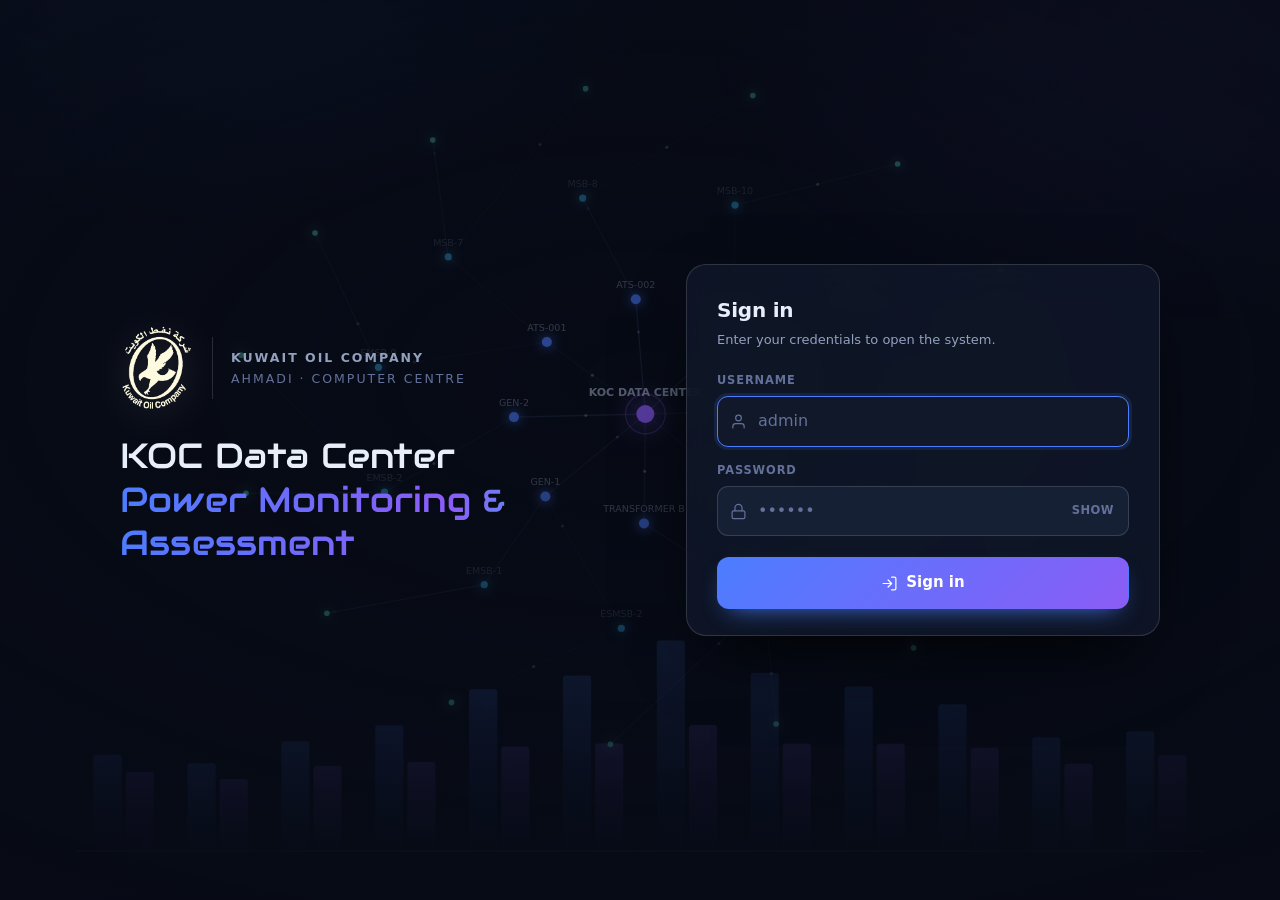
==== additional-load.html @ 0321c449 "Build the sheet URL into the app, so every PC connects Other PCs still opened on "not connected to t" ====
<!DOCTYPE html>
<html lang="en" data-theme="dark">
<head>
<meta charset="utf-8">
<meta name="viewport" content="width=device-width, initial-scale=1, viewport-fit=cover, maximum-scale=5">
<meta name="mobile-web-app-capable" content="yes">
<meta name="apple-mobile-web-app-capable" content="yes">
<title>Additional Load Study — KOC Data Center</title>
<meta name="apple-mobile-web-app-title" content="Load Study">
<link rel="icon" href="favicon.png" type="image/png">
<link rel="apple-touch-icon" href="apple-touch-icon.png">
<link rel="stylesheet" href="assets/css/theme.css?v=86dce53a">
<script src="assets/js/auth.js?v=86dce53a"></script>
<script>KOCAuth.require();</script>
<style>
.verdict { border-radius: 14px; padding: 16px 18px; margin-bottom: 16px;
           border: 1px solid var(--border-strong); background: var(--surface-2); }
.verdict.ok  { background: var(--good-soft); border-color: rgba(52,211,153,.4); }
.verdict.warn{ background: var(--warn-soft); border-color: rgba(251,191,36,.4); }
.verdict.bad { background: var(--bad-soft);  border-color: rgba(248,113,113,.45); }
.verdict-title { font-size: 19px; font-weight: 680; }
.verdict.ok .verdict-title  { color: var(--good); }
.verdict.warn .verdict-title{ color: var(--warn); }
.verdict.bad .verdict-title { color: var(--bad); }
.verdict-sub { font-size: 13px; color: var(--text-dim); margin-top: 4px; line-height: 1.55; }

.rule { border: 1px solid var(--border); border-left-width: 3px; border-radius: 12px;
        padding: 14px 16px; margin-bottom: 12px; background: var(--surface-2); }
.rule.pass { border-left-color: var(--good); }
.rule.fail { border-left-color: var(--bad); }
.rule.unknown, .rule.watch { border-left-color: var(--warn); }
.rule.na { border-left-color: var(--border-strong); opacity: .72; }

.rule-head { display: flex; align-items: center; gap: 10px; flex-wrap: wrap; }
.rule-id { font: 650 11.5px/1 ui-monospace, Consolas, monospace; color: var(--text-faint);
           border: 1px solid var(--border); border-radius: 5px; padding: 3px 6px; }
.rule-title { font-weight: 620; font-size: 14.5px; }
.chip { margin-left: auto; font-size: 11.5px; font-weight: 600; border-radius: 999px;
        padding: 3px 10px; border: 1px solid var(--border); }
.chip.ok  { background: var(--good-soft); color: var(--good); border-color: rgba(52,211,153,.35); }
.chip.bad { background: var(--bad-soft);  color: var(--bad);  border-color: rgba(248,113,113,.35); }
.chip.warn{ background: var(--warn-soft); color: var(--warn); border-color: rgba(251,191,36,.35); }
.chip.muted{ color: var(--text-faint); }

.rule-rule { font-size: 12.8px; color: var(--text-dim); margin-top: 8px; }
.rule-clause { font-size: 11.5px; color: var(--text-faint); margin-top: 3px;
               font-family: ui-monospace, Consolas, monospace; }
.rule-detail { font-size: 13px; margin: 10px 0 0; line-height: 1.55; }
.rule-note { font-size: 11.8px; color: var(--text-faint); margin: 8px 0 0; line-height: 1.55;
             border-top: 1px dashed var(--border); padding-top: 8px; }

.figs { display: grid; grid-template-columns: repeat(auto-fit, minmax(250px, 1fr));
        gap: 4px 20px; margin-top: 10px; }
.fig { display: flex; justify-content: space-between; gap: 12px; font-size: 12.8px;
       border-bottom: 1px dashed var(--border); padding: 4px 0; }
.fig span { color: var(--text-faint); }
.fig b { font-variant-numeric: tabular-nums; text-align: right; }

.ftable { display: flex; flex-direction: column; gap: 3px; margin-top: 10px; }
.frow { display: grid; grid-template-columns: minmax(120px,1.1fr) 112px minmax(120px,1.15fr) 78px 78px 92px 66px 84px;
        gap: 10px; align-items: center; padding: 7px 10px; border-radius: 8px;
        font-size: 12.6px; background: var(--surface); }
.frow.fhead { background: transparent; font-size: 10.4px; letter-spacing: .1em;
              text-transform: uppercase; color: var(--text-faint); }
.frow.fail { background: var(--bad-soft); }
.frow.watch { background: var(--warn-soft); }
.fname { font-weight: 560; }
.fmuted { color: var(--text-faint); }
.fpct { font-variant-numeric: tabular-nums; font-weight: 600; }
.fstate { font-size: 11.3px; color: var(--text-faint); }
.frow.fail .fstate { color: var(--bad); }

.narow { display: grid; grid-template-columns: minmax(230px,1fr) 2fr; gap: 12px;
         padding: 8px 10px; font-size: 12.6px; border-bottom: 1px dashed var(--border); }

.cover-banner { border-radius: 12px; padding: 13px 16px; font-size: 13px; line-height: 1.55;
                border: 1px solid var(--border-strong); background: var(--surface-2); }
.cover-banner.good { background: var(--good-soft); border-color: rgba(52,211,153,.4); }
.cover-banner.partial { background: var(--warn-soft); border-color: rgba(251,191,36,.4); }
.cover-banner.thin, .cover-banner.none { background: var(--bad-soft); border-color: rgba(248,113,113,.45); }
.cover-banner b { display: block; font-size: 14.5px; margin-bottom: 4px; }
.cover-banner.good b { color: var(--good); }
.cover-banner.partial b { color: var(--warn); }
.cover-banner.thin b, .cover-banner.none b { color: var(--bad); }

.hrow { display: grid; grid-template-columns: minmax(150px,1.3fr) repeat(5, 80px) 110px;
        gap: 10px; align-items: center; padding: 6px 10px; border-radius: 8px;
        font-size: 12.5px; background: var(--surface-2); margin-bottom: 3px; }
.hrow.hhead { background: transparent; font-size: 10.4px; letter-spacing: .1em;
              text-transform: uppercase; color: var(--text-faint); }
.hnum { font-variant-numeric: tabular-nums; text-align: right; }
.hmax { font-weight: 650; }

@media (max-width: 1000px) { .hrow { grid-template-columns: 1fr 1fr 1fr; } .hrow.hhead { display:none; } }

.scope-row { display: grid; grid-template-columns: 26px minmax(150px,1fr) 2.2fr; gap: 10px;
             align-items: start; padding: 8px 12px; border-radius: 9px;
             background: var(--surface-2); margin-bottom: 4px; font-size: 12.8px; }
.scope-row .mark { font-weight: 700; text-align: center; }
.scope-row.yes .mark { color: var(--good); }
.scope-row.no  .mark { color: var(--text-faint); }
.scope-row.no  { opacity: .78; }
.scope-row b { font-weight: 620; }
.scope-row span.why { color: var(--text-dim); line-height: 1.5; }
.scope-head { font-size: 10.4px; letter-spacing: .1em; text-transform: uppercase;
              color: var(--text-faint); margin: 12px 0 6px; }
.scope-head:first-child { margin-top: 0; }

.form-grid { display: grid; grid-template-columns: repeat(auto-fit, minmax(180px, 1fr)); gap: 14px; }

@media (max-width: 900px) {
    .frow { grid-template-columns: 1fr 1fr; }
    .frow.fhead { display: none; }
    .narow { grid-template-columns: 1fr; gap: 3px; }
}
</style>
</head>
<body>

<div class="app">
    <aside class="sidebar">
        <a class="brand" href="index.html" title="Project home">
            <div class="brand-badge">DC</div>
            <div>
                <div class="brand-name">KOC Data Center</div>
                <div class="brand-sub">Electrical records</div>
            </div>
        </a>

        <div>
            <div class="nav-label">Readings</div>
            <nav class="nav">
                <a href="load-reading.html">
                    <svg class="i" viewBox="0 0 24 24"><path d="M3 12h4l3 8 4-16 3 8h4"/></svg>
                    Load Reading
                </a>
                <a href="single-line.html">
                    <svg class="i" viewBox="0 0 24 24"><path d="M4 4v6h16V4M4 14v6h16v-6M12 10v4"/></svg>
                    Single Line Diagram
                </a>
            </nav>
        </div>

        <div>
            <div class="nav-label">Analysis</div>
            <nav class="nav">
                <a href="assessment.html">
                    <svg class="i" viewBox="0 0 24 24"><path d="M4 19V5m0 14h16M8 15l3-4 3 3 5-7"/></svg>
                    Power System Assessment
                </a>
                <a href="additional-load.html" class="active">
                    <svg class="i" viewBox="0 0 24 24"><path d="M12 5v14M5 12h14"/></svg>
                    Additional Load Study
                </a>
            </nav>
        </div>

        <div class="nav-ref">
            <div class="nav-label">Reference</div>
            <nav class="nav">
                <a href="index.html">
                    <svg class="i" viewBox="0 0 24 24"><path d="M3 5h18v14H3z"/><path d="M3 9h18"/></svg>
                    Project home
                </a>
            </nav>
        </div>

        <div class="side-foot">
            <button id="signOut" class="side-signout" type="button">
                <svg class="i" viewBox="0 0 24 24"><path d="M9 21H5a2 2 0 0 1-2-2V5a2 2 0 0 1 2-2h4M16 17l5-5-5-5M21 12H9"/></svg>
                <span>Sign out <em id="whoAmI"></em></span>
            </button>
            <div class="side-card">
                Judged against the KOC criteria and the currents recorded for the
                selected date. Every verdict cites its clause.
            </div>
        </div>
    </aside>

    <main class="main">
        <div class="wrap">

            <div class="topbar">
                <div><h1 class="page-title">Additional Load Study</h1></div>
                <div class="topbar-actions">
                    <button id="themeBtn" class="icon-btn" type="button" aria-label="Switch theme">
                        <svg class="i ico-sun" viewBox="0 0 24 24"><circle cx="12" cy="12" r="4"/><path d="M12 2v2M12 20v2M4.9 4.9l1.4 1.4M17.7 17.7l1.4 1.4M2 12h2M20 12h2M4.9 19.1l1.4-1.4M17.7 6.3l1.4-1.4"/></svg><svg class="i ico-moon" viewBox="0 0 24 24"><path d="M21 12.8A9 9 0 1 1 11.2 3a7 7 0 0 0 9.8 9.8z"/></svg>
                    </button>
                </div>
            </div>

            <section class="section">
                <div class="section-head">
                    <h2>The proposed load</h2>
                    <span class="spacer"></span>
                    <label for="basis" style="margin:0">Assess against</label>
                    <select id="basis" style="width:auto">
                        <option value="today">A single day's reading</option>
                        <option value="1">Last 1 year — worst recorded</option>
                        <option value="2">Last 2 years — worst recorded</option>
                        <option value="3">Last 3 years — worst recorded</option>
                        <option value="4">Last 4 years — worst recorded</option>
                        <option value="5">Last 5 years — worst recorded</option>
                    </select>
                    <label for="date" id="dateLabel" style="margin:0">on</label>
                    <input type="date" id="date" style="width:auto">
                    <button id="refresh" class="btn-sm" type="button">
                        <svg class="i" viewBox="0 0 24 24"><path d="M21 12a9 9 0 1 1-3-6.7M21 4v5h-5"/></svg>
                        <span>Refresh</span>
                    </button>
                </div>
                <div class="field-note" id="status"></div>

                <div class="form-grid" style="margin-top:12px">
                    <div>
                        <label for="size">Size</label>
                        <input type="number" id="size" inputmode="decimal" step="0.1" min="0" value="10">
                    </div>
                    <div>
                        <label for="unit">Unit</label>
                        <select id="unit">
                            <option value="kw" selected>kW</option>
                            <option value="kva">kVA</option>
                            <option value="a">A</option>
                        </select>
                    </div>
                    <div>
                        <label for="pf">Power factor</label>
                        <input type="number" id="pf" inputmode="decimal" step="0.01" min="0.1" max="1" value="0.9">
                    </div>
                    <div>
                        <label for="loadType">Load type</label>
                        <select id="loadType">
                            <option value="continuous" selected>Continuous — 100 %</option>
                            <option value="intermittent">Intermittent — 30 %</option>
                            <option value="standby">Standby — 10 %</option>
                        </select>
                    </div>
                    <div>
                        <label for="category">Category</label>
                        <select id="category">
                            <option value="critical" selected>Critical</option>
                            <option value="essential">Essential</option>
                            <option value="non-essential">Non-essential</option>
                        </select>
                    </div>
                    <div>
                        <label for="phases">Connection</label>
                        <select id="phases">
                            <option value="3" selected>Three phase</option>
                            <option value="1">Single phase</option>
                        </select>
                    </div>
                    <div style="grid-column:1/-1">
                        <label for="point">Connection point</label>
                        <select id="point"></select>
                    </div>
                </div>

                <div class="figs" id="summary" style="margin-top:14px"></div>
            </section>

            <section class="section" id="coverSection">
                <div class="section-head">
                    <h2>Historical data coverage</h2>
                    <span class="hint">what the period actually holds</span>
                </div>
                <div id="coverage"></div>
                <div id="histTable"></div>
            </section>

            <section class="section">
                <div class="section-head"><h2>Verdict</h2></div>
                <div class="verdict" id="verdict"></div>
                <div id="scopeNote"></div>
                <div id="results"></div>
            </section>

            <section class="section">
                <div class="section-head">
                    <h2>Scope of this assessment</h2>
                    <span class="hint">what the data supported, and what it did not</span>
                </div>
                <div id="assessedList"></div>
            </section>

            <!-- "Outstanding before connection" removed 2026-09-09, to be added back
                 after further study. renderOutstanding() in additional-load.js is intact
                 and no-ops while #outstanding is absent, so restoring this block is all
                 that is needed:

            <section class="section">
                <div class="section-head">
                    <h2>Outstanding before connection</h2>
                    <span class="hint">not testable from current readings</span>
                </div>
                <p class="rule-detail" style="margin-top:0">
                    A clean accept is not available from recorded currents alone. These need inputs
                    the reading sheet does not hold, and each is named with the clause that judges
                    it. Even where every rule above passes, the verdict is
                    <b>Accept subject to</b> until these are closed.
                </p>
                <div id="outstanding"></div>
            </section>
            -->

        </div>
    </main>
</div>

<script src="assets/js/config.js?v=86dce53a"></script>
<script src="assets/js/koc-criteria.js?v=86dce53a"></script>
<script src="assets/js/system-model.js?v=86dce53a"></script>
<script src="assets/js/additional-load.js?v=86dce53a"></script>
<script src="assets/js/auth-ui.js?v=86dce53a"></script>
</body>
</html>
---- assets/css/theme.css ----
/* =============================================================
   Audiowide - self hosted

   Served from assets/fonts rather than fonts.googleapis.com, so the
   title still sets correctly on a network that blocks Google. 21 kB for
   both subsets, and the unicode-range means a page of plain English
   fetches only the 14 kB latin file.

   SIL Open Font License 1.1. The licence travels with the font, in
   assets/fonts/Audiowide-OFL.txt - it must stay there if these files
   are copied anywhere else.
   ============================================================= */

@font-face {
    font-family: 'Audiowide';
    font-style: normal;
    font-weight: 400;
    font-display: swap;
    src: url('../fonts/audiowide-latin.woff2') format('woff2');
    unicode-range: U+0000-00FF, U+0131, U+0152-0153, U+02BB-02BC, U+02C6, U+02DA,
                   U+02DC, U+0304, U+0308, U+0329, U+2000-206F, U+20AC, U+2122,
                   U+2191, U+2193, U+2212, U+2215, U+FEFF, U+FFFD;
}
@font-face {
    font-family: 'Audiowide';
    font-style: normal;
    font-weight: 400;
    font-display: swap;
    src: url('../fonts/audiowide-latin-ext.woff2') format('woff2');
    unicode-range: U+0100-02BA, U+02BD-02C5, U+02C7-02CC, U+02CE-02D7, U+02DD-02FF,
                   U+0304, U+0308, U+0329, U+1D00-1DBF, U+1E00-1E9F, U+1EF2-1EFF,
                   U+2020, U+20A0-20AB, U+20AD-20C0, U+2113, U+2C60-2C7F, U+A720-A7FF;
}

/* =============================================================
   KOC Data Center - shared theme
   Design tokens follow the existing KOC pages so the two sit
   together visually, but this project is self-contained: nothing
   here is loaded from the Substation web app.
   ============================================================= */

:root {
    color-scheme: dark;
    --bg:            #070b16;
    --bg-elev:       #0d1424;
    --surface:       #101829;
    --surface-2:     #162034;
    --surface-3:     #1c2842;
    --border:        rgba(255,255,255,.08);
    --border-strong: rgba(255,255,255,.14);
    --text:          #e9eefb;
    --text-dim:      #93a1bf;
    --text-faint:    #63719a;
    --accent:        #4c7dff;
    --accent-2:      #8b5cf6;
    --accent-soft:   rgba(76,125,255,.14);
    --good:          #34d399;   --good-soft: rgba(52,211,153,.14);
    --warn:          #fbbf24;   --warn-soft: rgba(251,191,36,.14);
    --bad:           #f87171;   --bad-soft:  rgba(248,113,113,.14);
    --feed-a:        #4c7dff;
    --feed-b:        #8b5cf6;
    --shadow:        0 18px 40px -18px rgba(0,0,0,.85);
    --radius:        18px;
    --sidebar-w:     252px;
}

html[data-theme="light"] {
    color-scheme: light;
    --bg:            #f4f6fc;
    --bg-elev:       #ffffff;
    --surface:       #ffffff;
    --surface-2:     #f7f9ff;
    --surface-3:     #eef2fd;
    --border:        rgba(16,24,41,.10);
    --border-strong: rgba(16,24,41,.18);
    --text:          #101829;
    --text-dim:      #4c5980;
    --text-faint:    #7b87a8;
    --accent-soft:   rgba(76,125,255,.12);
    --good-soft:     rgba(16,150,105,.13);
    --warn-soft:     rgba(190,130,10,.14);
    --bad-soft:      rgba(200,50,50,.12);
    --shadow:        0 18px 40px -22px rgba(16,24,41,.30);
}

* { box-sizing: border-box; }

/* Author display rules below (buttons, banners, flex rows) override the
   browser's own [hidden] rule, so restate it with priority. Without this,
   el.hidden = true silently does nothing. */
[hidden] { display: none !important; }

html, body { height: 100%; }

html {
    -webkit-text-size-adjust: 100%;
    text-size-adjust: 100%;
}

body {
    margin: 0;
    background: var(--bg);
    color: var(--text);
    font: 15px/1.55 -apple-system, BlinkMacSystemFont, "Segoe UI", system-ui, Roboto, Arial, sans-serif;
    -webkit-font-smoothing: antialiased;
    -webkit-tap-highlight-color: transparent;
    overscroll-behavior-y: contain;
}

body::before {
    content: "";
    position: fixed;
    inset: 0;
    pointer-events: none;
    z-index: 0;
    background:
        radial-gradient(900px 500px at 12% -8%,  rgba(76,125,255,.16), transparent 60%),
        radial-gradient(760px 460px at 92% 4%,   rgba(139,92,246,.13), transparent 62%);
}

/* ---------- shell ---------- */

.app { position: relative; z-index: 1; display: flex; min-height: 100vh; }

.sidebar {
    width: var(--sidebar-w);
    flex: 0 0 var(--sidebar-w);
    background: var(--bg-elev);
    border-right: 1px solid var(--border);
    padding: 20px 16px;
    display: flex;
    flex-direction: column;
    gap: 22px;
    position: sticky;
    top: 0;
    height: 100vh;
    overflow-y: auto;
}

.brand { display: flex; align-items: center; gap: 11px; }

.brand-badge {
    width: 38px; height: 38px;
    flex: 0 0 38px;
    border-radius: 11px;
    display: grid; place-items: center;
    background: linear-gradient(135deg, var(--accent), var(--accent-2));
    color: #fff; font-weight: 700; font-size: 13px;
    letter-spacing: .5px;
    box-shadow: 0 8px 18px -8px rgba(76,125,255,.9);
}

.brand-name { font-weight: 650; font-size: 14.5px; line-height: 1.2; }
.brand-sub  { font-size: 11.5px; color: var(--text-faint); }

.nav-label {
    font-size: 10.5px;
    letter-spacing: .13em;
    text-transform: uppercase;
    color: var(--text-faint);
    margin: 0 0 8px 6px;
}

.nav { display: flex; flex-direction: column; gap: 3px; }

.nav a {
    display: flex; align-items: center; gap: 10px;
    padding: 9px 11px;
    border-radius: 11px;
    color: var(--text-dim);
    text-decoration: none;
    font-size: 13.6px;
    border: 1px solid transparent;
    transition: background .15s, color .15s, border-color .15s;
}

.nav a:hover { background: var(--surface-2); color: var(--text); }

.nav a.active {
    background: var(--accent-soft);
    color: var(--text);
    border-color: rgba(76,125,255,.30);
    font-weight: 560;
}

.nav a.soon { opacity: .48; cursor: default; }
.nav a.soon:hover { background: transparent; color: var(--text-dim); }

.nav .tag {
    margin-left: auto;
    font-size: 9.5px;
    letter-spacing: .06em;
    text-transform: uppercase;
    color: var(--text-faint);
    border: 1px solid var(--border);
    border-radius: 999px;
    padding: 1px 6px;
}

svg.i {
    width: 17px; height: 17px; flex: 0 0 17px;
    stroke: currentColor; fill: none;
    stroke-width: 1.7; stroke-linecap: round; stroke-linejoin: round;
}

.side-foot { margin-top: auto; }

.side-card {
    background: var(--surface);
    border: 1px solid var(--border);
    border-radius: 13px;
    padding: 11px 12px;
    font-size: 11.6px;
    color: var(--text-faint);
    line-height: 1.5;
}

.side-card b { color: var(--text-dim); font-weight: 600; }

/* ---------- docked sidebar ----------
   Collapses to an icon rail, which gives a wide drawing back about 200px
   of screen. Navigation stays reachable, so nothing is lost. */

.app.nav-docked .sidebar { width: 58px; flex: 0 0 58px; padding: 18px 8px; }
.app.nav-docked .brand-badge { margin: 0 auto; }
.app.nav-docked .brand > div:last-child,
.app.nav-docked .nav-label,
.app.nav-docked .side-foot,
.app.nav-docked .nav .tag,
.app.nav-docked .nav a > span:not(.tag) { display: none; }
.app.nav-docked .nav a { justify-content: center; padding: 10px 0; }
.app.nav-docked .nav a svg.i { margin: 0; }

/* the label text sits as a bare text node, so hide it by size instead */
.app.nav-docked .nav a { font-size: 0; gap: 0; }
.app.nav-docked .nav a svg.i { font-size: 14px; }

.dock-btn svg.i { transition: transform .18s; }
.app.nav-docked .dock-btn svg.i { transform: rotate(180deg); }

@media (max-width: 860px) {
    .app.nav-docked .sidebar { width: 100%; flex: none; padding: 12px 14px; }
    .app.nav-docked .nav a { font-size: 13px; }
    .dock-btn { display: none; }
}

/* ---------- main ---------- */

.main { flex: 1; min-width: 0; }

.wrap { max-width: 1080px; margin: 0 auto; padding: 26px 30px 80px; }

.topbar {
    display: flex; align-items: flex-start; gap: 18px;
    flex-wrap: wrap;
    margin-bottom: 24px;
}

.page-title { margin: 0; font-size: 25px; font-weight: 660; letter-spacing: -.01em; }
.page-sub   { margin: 5px 0 0; color: var(--text-dim); font-size: 13.6px; max-width: 62ch; }

.topbar-actions { margin-left: auto; display: flex; gap: 9px; align-items: center; }

/* ---------- controls ---------- */

button, .btn {
    font: inherit;
    cursor: pointer;
    border-radius: 11px;
    border: 1px solid var(--border-strong);
    background: var(--surface-2);
    color: var(--text);
    padding: 9px 15px;
    display: inline-flex; align-items: center; gap: 8px;
    transition: background .15s, border-color .15s, transform .08s, opacity .15s;
}

button:hover, .btn:hover { background: var(--surface-3); }
button:active, .btn:active { transform: translateY(1px); }
button:disabled { opacity: .5; cursor: not-allowed; transform: none; }

.btn-primary {
    background: linear-gradient(135deg, var(--accent), var(--accent-2));
    border-color: transparent;
    color: #fff;
    font-weight: 580;
    box-shadow: 0 10px 24px -12px rgba(76,125,255,.95);
}

.btn-primary:hover { background: linear-gradient(135deg, #5b88ff, #9668f7); }

.icon-btn { padding: 9px; border-radius: 10px; }

.btn-sm { padding: 6px 11px; font-size: 12.6px; border-radius: 9px; }

input, select, textarea {
    font: inherit;
    color: var(--text);
    background: var(--surface-2);
    border: 1px solid var(--border-strong);
    border-radius: 10px;
    padding: 8px 11px;
    width: 100%;
    transition: border-color .15s, box-shadow .15s, background .15s;
}

input:focus, select:focus, textarea:focus {
    outline: none;
    border-color: var(--accent);
    box-shadow: 0 0 0 3px var(--accent-soft);
    background: var(--surface);
}

input::placeholder { color: var(--text-faint); }

input[type="number"] { -moz-appearance: textfield; }
input[type="number"]::-webkit-outer-spin-button,
input[type="number"]::-webkit-inner-spin-button { -webkit-appearance: none; margin: 0; }

label { display: block; font-size: 12px; color: var(--text-dim); margin-bottom: 5px; }

/* ---------- section ---------- */

.section {
    background: var(--surface);
    border: 1px solid var(--border);
    border-radius: var(--radius);
    box-shadow: var(--shadow);
    padding: 20px 22px;
    margin-bottom: 20px;
}

.section-head {
    display: flex; align-items: center; gap: 11px;
    margin: 0 0 16px;
    flex-wrap: wrap;
}

.section-head h2 { margin: 0; font-size: 15.5px; font-weight: 620; letter-spacing: .005em; }
.section-head .hint { font-size: 12.4px; color: var(--text-faint); }
.section-head .spacer { margin-left: auto; }

.grid { display: grid; gap: 14px; }
.grid-3 { grid-template-columns: repeat(3, 1fr); }
.grid-4 { grid-template-columns: repeat(4, 1fr); }

/* ---------- reading rows ---------- */

.rowset { display: flex; flex-direction: column; gap: 7px; }

.rowhead, .row {
    display: grid;
    grid-template-columns: minmax(168px, 1.2fr) 82px 82px 82px 116px 190px;
    gap: 10px;
    align-items: center;
}

.rowhead {
    padding: 0 12px 6px;
    font-size: 10.6px;
    letter-spacing: .12em;
    text-transform: uppercase;
    color: var(--text-faint);
    position: sticky;
    top: 0;
    background: var(--surface);
    z-index: 2;
    border-bottom: 1px solid var(--border);
    margin-bottom: 4px;
}

.rowhead .num { text-align: center; }
.row .cell-r, .row .cell-y, .row .cell-b { text-align: center; }

.row {
    background: var(--surface-2);
    border: 1px solid var(--border);
    border-radius: 12px;
    padding: 8px 12px;
    transition: border-color .15s, background .15s;
}

.row:focus-within { border-color: rgba(76,125,255,.42); background: var(--surface-3); }

.row.filled { border-color: rgba(52,211,153,.22); }

.row-name { font-size: 13.4px; font-weight: 540; line-height: 1.25; }
.row-meta { font-size: 11px; color: var(--text-faint); margin-top: 1px; }

.row input { text-align: center; padding: 7px 6px; }

/* phase tinting so R / Y / B are unmistakable in the field */
.row input.p-r { border-bottom: 2px solid rgba(248,113,113,.55); }
.row input.p-y { border-bottom: 2px solid rgba(251,191,36,.55); }
.row input.p-b { border-bottom: 2px solid rgba(76,125,255,.55); }

.rowhead .h-r { color: var(--bad); }
.rowhead .h-y { color: var(--warn); }
.rowhead .h-b { color: var(--accent); }

/* a way marked SPARE on the panel - shown so it can still be recorded if
   something is connected later, but faded so a reading round skips it */
.row.is-spare { opacity: .42; }
.row.is-spare:hover, .row.is-spare:focus-within { opacity: 1; }

/* ---------- phase wiring ---------- */

.phase-tag {
    font-size: 10.4px;
    letter-spacing: .04em;
    padding: 1px 7px;
    border-radius: 999px;
    border: 1px solid var(--border);
    background: var(--surface-3);
    color: var(--text-faint);
    white-space: nowrap;
}

.phase-tag.phase-3 { color: var(--text-dim); }
.phase-tag.phase-R { color: var(--bad);    border-color: rgba(248,113,113,.28); }
.phase-tag.phase-Y { color: var(--warn);   border-color: rgba(251,191,36,.28); }
.phase-tag.phase-B { color: var(--accent); border-color: rgba(76,125,255,.28); }


.row-meta { display: flex; align-items: center; gap: 8px; flex-wrap: wrap; }

.cell-r.phase-off, .cell-y.phase-off, .cell-b.phase-off {
    display: flex;
    align-items: center;
    justify-content: center;
}

.phase-off input { display: none; }

.phase-off::after {
    content: "\2014";
    color: var(--text-faint);
    opacity: .4;
    font-size: 13px;
}

/* ---------- derived readout ---------- */

.calc {
    display: flex; gap: 6px; align-items: center; justify-content: flex-end;
    font-size: 11.4px;
}

.pill {
    border-radius: 999px;
    padding: 2px 8px;
    border: 1px solid var(--border);
    background: var(--surface-3);
    color: var(--text-faint);
    white-space: nowrap;
    font-variant-numeric: tabular-nums;
}

.pill.ok   { background: var(--good-soft); border-color: rgba(52,211,153,.3);  color: var(--good); }
.pill.warn { background: var(--warn-soft); border-color: rgba(251,191,36,.3);  color: var(--warn); }
.pill.bad  { background: var(--bad-soft);  border-color: rgba(248,113,113,.3); color: var(--bad); }

/* ---------- PDU panels ---------- */

.pdu {
    border: 1px solid var(--border);
    border-radius: 14px;
    background: var(--surface-2);
    margin-bottom: 10px;
    overflow: hidden;
}

.pdu-head {
    display: flex; align-items: center; gap: 11px;
    padding: 10px 15px;
}

.pdu-toggle {
    display: flex; align-items: center; gap: 11px;
    flex: 1;
    min-width: 0;
    background: transparent;
    border: 0;
    border-radius: 9px;
    padding: 6px 8px;
    margin: 0 -8px;
    text-align: left;
    user-select: none;
}

.pdu-toggle:hover { background: var(--surface-3); }

.pdu-submit { flex: 0 0 auto; white-space: nowrap; }

.pdu-name { font-weight: 600; font-size: 14px; }

.feed-dot { width: 9px; height: 9px; border-radius: 50%; flex: 0 0 9px; }
.feed-A .feed-dot { background: var(--feed-a); box-shadow: 0 0 0 3px rgba(76,125,255,.18); }
.feed-B .feed-dot { background: var(--feed-b); box-shadow: 0 0 0 3px rgba(139,92,246,.18); }

.pdu-meta { font-size: 11.6px; color: var(--text-faint); white-space: nowrap; }
.pdu-progress { flex: 0 0 auto; }

.chev { transition: transform .18s; transform-origin: center; transform-box: fill-box; }
.pdu.open .chev { transform: rotate(90deg); }

.pdu-body { display: none; padding: 4px 15px 15px; }
.pdu.open .pdu-body { display: block; }

.pdu-body .rowhead, .pdu-body .row {
    grid-template-columns: minmax(138px, 1fr) 76px 76px 76px 108px 182px;
}

.pdu-body .rowhead { background: var(--surface-2); }

.endpoint-row {
    display: flex;
    gap: 8px;
    margin-top: 10px;
    flex-wrap: wrap;
}

.endpoint-row input {
    flex: 1 1 260px;
    min-width: 0;
    font-size: 12.5px;
    font-family: ui-monospace, "Cascadia Mono", Consolas, monospace;
}

.endpoint-row button { flex: 0 0 auto; }

#connState { display: block; margin-bottom: 6px; word-break: break-all; }
#connChange { margin-top: 2px; }

/* ---------- status ---------- */

.status {
    position: fixed;
    left: 50%;
    bottom: 22px;
    transform: translateX(-50%);
    z-index: 60;
    display: flex; align-items: center; gap: 9px;
    font-size: 13.2px;
    padding: 12px 16px;
    border-radius: 12px;
    border: 1px solid var(--border-strong);
    background: var(--surface-2);
    color: var(--text-dim);
    max-width: min(560px, calc(100vw - 32px));
    box-shadow: 0 20px 44px -16px rgba(0,0,0,.75);
    animation: toast-in .18s ease-out;
}

html[data-theme="light"] .status { box-shadow: 0 20px 44px -20px rgba(16,24,41,.45); }

@keyframes toast-in {
    from { opacity: 0; transform: translate(-50%, 10px); }
    to   { opacity: 1; transform: translate(-50%, 0); }
}

.status.ok   { background: #0f2a22; border-color: rgba(52,211,153,.45);  color: var(--good); }
.status.err  { background: #2a1418; border-color: rgba(248,113,113,.45); color: #ffb3b3; }
.status.busy { background: var(--surface-3); border-color: rgba(76,125,255,.45); color: var(--text); }
/* Amber, not red: the page still works, but what is on screen has not been
   confirmed against the sheet. That is its own severity. */
.status.warn { background: #2a2413; border-color: rgba(251,191,36,.45); color: #ffe0a3; }

html[data-theme="light"] .status.ok  { background: #e8f8f1; color: #0b7a55; }
html[data-theme="light"] .status.err { background: #fdecec; color: #a32020; }
html[data-theme="light"] .status.warn { background: #fdf5e3; color: #8a5a00; }

.status-close {
    margin-left: 4px;
    padding: 2px 6px;
    border: 0;
    background: transparent;
    color: inherit;
    opacity: .65;
    font-size: 15px;
    line-height: 1;
    border-radius: 6px;
}

.status-close:hover { background: rgba(255,255,255,.12); opacity: 1; }
.status:empty { display: none; }

.spinner {
    width: 14px; height: 14px; flex: 0 0 14px;
    border-radius: 50%;
    border: 2px solid rgba(255,255,255,.25);
    border-top-color: var(--accent);
    animation: spin .7s linear infinite;
}

@keyframes spin { to { transform: rotate(360deg); } }

/* a required field that blocked a submit */
.flash {
    animation: flash-field 1.5s ease-out;
}

@keyframes flash-field {
    0%, 100% { box-shadow: 0 0 0 0 rgba(248,113,113,0); border-color: var(--border-strong); }
    15%, 65% { box-shadow: 0 0 0 3px rgba(248,113,113,.28); border-color: var(--bad); }
}

/* ---------- summary strip ---------- */

.strip { display: grid; grid-template-columns: repeat(4, 1fr); gap: 12px; margin-bottom: 20px; }

.stat {
    background: var(--surface);
    border: 1px solid var(--border);
    border-radius: 14px;
    padding: 13px 15px;
}

.stat-k { font-size: 10.6px; letter-spacing: .12em; text-transform: uppercase; color: var(--text-faint); }
.stat-v { font-size: 22px; font-weight: 640; margin-top: 3px; font-variant-numeric: tabular-nums; }
.stat-s { font-size: 11.4px; color: var(--text-faint); }

/* ---------- misc ---------- */

.banner {
    display: flex; gap: 11px; align-items: flex-start;
    border-radius: 13px;
    padding: 12px 15px;
    font-size: 13px;
    line-height: 1.5;
    margin-bottom: 20px;
    background: var(--warn-soft);
    border: 1px solid rgba(251,191,36,.30);
    color: var(--text);
}

.banner svg.i { stroke: var(--warn); margin-top: 2px; }
.banner code { background: rgba(0,0,0,.28); padding: 1px 5px; border-radius: 5px; font-size: 12px; }

html[data-theme="light"] .banner code { background: rgba(16,24,41,.08); }

.footnote { font-size: 11.8px; color: var(--text-faint); margin-top: 12px; line-height: 1.55; }

.sticky-bar {
    position: sticky;
    bottom: 0;
    background: linear-gradient(to top, var(--bg) 72%, transparent);
    padding: 16px 0 10px;
    display: flex;
    gap: 10px;
    align-items: center;
    flex-wrap: wrap;
    z-index: 5;
}

.sticky-bar .spacer { margin-left: auto; }

/* ---------- per-row action and recorded state ---------- */

.cell-a {
    display: flex;
    align-items: center;
    justify-content: flex-end;
    gap: 6px;
    min-width: 0;
    overflow: hidden;
}

.row-submit { width: 100%; justify-content: center; }

.btn-xs {
    padding: 3px 8px;
    font-size: 11.4px;
    border-radius: 8px;
    background: transparent;
    border-color: var(--border);
    color: var(--text-faint);
}

.btn-xs:hover { background: var(--surface-3); color: var(--text); }

.rowstate {
    font-size: 11.6px;
    font-weight: 560;
    white-space: nowrap;
    flex: 0 1 auto;
    min-width: 0;
    overflow: hidden;
    text-overflow: ellipsis;
    border-radius: 999px;
    padding: 3px 10px;
    border: 1px solid var(--border);
    background: var(--surface-3);
    color: var(--text-faint);
}

.rowstate.ok  { background: var(--good-soft); border-color: rgba(52,211,153,.35); color: var(--good); }
.rowstate.dup { background: var(--warn-soft); border-color: rgba(251,191,36,.35); color: var(--warn); }
.rowstate.err { background: var(--bad-soft);  border-color: rgba(248,113,113,.35); color: var(--bad); }

/* a recorded row is settled - quieten it so the outstanding ones stand out */
.row.locked {
    background: transparent;
    border-color: var(--border);
}

.row.locked .row-name { color: var(--text-dim); font-weight: 500; }

.row.locked input {
    background: transparent;
    border-color: transparent;
    border-bottom-color: var(--border);
    color: var(--text-dim);
    cursor: default;
}

.row.locked input:focus { box-shadow: none; border-color: transparent; }

.row.sending { opacity: .65; }
.row.row-error { border-color: rgba(248,113,113,.42); }

.field-note {
    font-size: 11.4px;
    color: var(--text-faint);
    margin-top: 5px;
    display: flex;
    align-items: center;
    gap: 6px;
    min-height: 17px;
}

.field-note .spinner { width: 11px; height: 11px; flex: 0 0 11px; border-width: 1.6px; }

/* ---------- responsive ---------- */

@media (max-width: 1000px) {
    .strip { grid-template-columns: repeat(2, 1fr); }
    .grid-4 { grid-template-columns: repeat(2, 1fr); }
}

/* The six-column row has hard minimum widths. Below roughly 1120px the
   sidebar plus those minimums no longer fit, so the row stacks well before
   the sidebar does. */
@media (max-width: 1120px) {
    .rowhead { display: none; }
    .row, .pdu-body .row {
        grid-template-columns: 1fr 1fr 1fr;
        grid-template-areas: "n n n" "r y b" "c c a";
        gap: 8px 10px;
    }
    .row .cell-n { grid-area: n; }
    .row .cell-r { grid-area: r; }
    .row .cell-y { grid-area: y; }
    .row .cell-b { grid-area: b; }
    .row .cell-c { grid-area: c; }
    .row .cell-a { grid-area: a; }
    .calc { justify-content: flex-start; }
    .cell-a { justify-content: flex-end; }
    .row-submit { width: auto; min-width: 110px; }
}

/* Narrower still: the status needs a line of its own. */
@media (max-width: 960px) {
    .row, .pdu-body .row {
        grid-template-areas: "n n n" "r y b" "c c c" "a a a";
    }
    .cell-a { justify-content: flex-start; }
    .row-submit { width: 100%; }
}

@media (max-width: 860px) {
    .app { flex-direction: column; }
    .sidebar {
        width: 100%; flex: none; height: auto; position: static;
        flex-direction: row; align-items: center; gap: 14px;
        overflow-x: auto; padding: 12px 14px;
        padding-top: max(12px, env(safe-area-inset-top));
        -webkit-overflow-scrolling: touch;
    }
    .sidebar .nav { flex-direction: row; }
    .sidebar .nav-label, .side-foot { display: none; }
    .wrap { padding: 20px 16px 70px; }
    .grid-3, .grid-4 { grid-template-columns: 1fr 1fr; }
    .pdu-head { flex-wrap: wrap; }
    .pdu-toggle { flex: 1 0 100%; }
}

/* ---------- phone ----------
   Sized for iPhone. Three things matter most: inputs at 16px so iOS does not
   zoom the page on focus, touch targets at 44px, and the home indicator not
   sitting over the buttons. */
@media (max-width: 620px) {

    /* --bar-h is the measured height of the sticky action bar */
    .wrap { padding: 16px 12px calc(var(--bar-h, 120px) + 16px + env(safe-area-inset-bottom)); }

    /* opaque, so nothing shows through it when it wraps to two rows */
    .sticky-bar {
        background: var(--bg);
        border-top: 1px solid var(--border);
        margin: 0 -12px;
        padding-left: 12px;
        padding-right: 12px;
        box-shadow: 0 -10px 24px -18px rgba(0,0,0,.9);
    }

    /* the brand block wrapped onto three lines and ate the header */
    .brand-badge { width: 32px; height: 32px; flex: 0 0 32px; font-size: 11.5px; }
    .brand-name { font-size: 13px; white-space: nowrap; }
    .brand-sub { display: none; }
    .sidebar .nav a { white-space: nowrap; padding: 8px 10px; font-size: 13px; }
    .sidebar .nav a.soon { display: none; }
    .sidebar .nav .tag { display: none; }
    /* one page in the group, and it was being clipped mid-word */
    .sidebar .nav-ref { display: none; }

    .page-title { font-size: 21px; }
    .page-sub   { font-size: 13px; }

    .section { padding: 14px 13px; border-radius: 14px; }
    .section-head { gap: 8px; margin-bottom: 12px; }
    .section-head h2 { font-size: 15px; }
    .section-head .hint { display: none; }

    /* one field per line - a 4-up grid of date/time/name is unusable here */
    .grid-4, .grid-3 { grid-template-columns: 1fr; }
    .strip { grid-template-columns: 1fr 1fr; gap: 8px; }
    .stat { padding: 10px 12px; }
    .stat-v { font-size: 19px; }

    .row, .pdu-body .row { padding: 10px; gap: 8px; }
    .row-name { font-size: 14px; }
    .row-meta { font-size: 11.5px; }
    .row input { padding: 10px 6px; }

    /* a two pole way has one conductor - give it the whole width rather than
       a third of it next to two dashes */
    .row.single-phase, .pdu-body .row.single-phase {
        grid-template-columns: 1fr;
        grid-template-areas: "n" "r" "y" "b" "c" "a";
    }
    .row.single-phase .phase-off { display: none; }

    .pdu-head { padding: 10px 12px; gap: 8px; }
    .pdu-toggle { padding: 8px; margin: 0 -8px; }
    .pdu-name { font-size: 13.5px; }
    .pdu-meta { font-size: 11px; }
    .pdu-body { padding: 4px 10px 12px; }
    .pdu-submit { flex: 1 1 100%; }

    .topbar { margin-bottom: 16px; gap: 10px; }
    .topbar-actions { margin-left: 0; }

    .banner { padding: 11px 12px; font-size: 12.5px; }
    .footnote { font-size: 11.5px; }

    /* the action bar and the toast must clear the home indicator */
    .sticky-bar {
        padding: 12px 0 calc(10px + env(safe-area-inset-bottom));
        gap: 8px;
    }
    /* One row: the action you use constantly stays a full button, the three
       occasional ones become icons. Two rows of buttons cost a fifth of the
       screen and this page is mostly scrolling. */
    .sticky-bar { flex-wrap: nowrap; }
    .sticky-bar .spacer { display: none; }
    .sticky-bar #submitAll { flex: 1 1 auto; justify-content: center; min-width: 0; }
    .sticky-bar #submitAll span { overflow: hidden; text-overflow: ellipsis; white-space: nowrap; }
    .sticky-bar #refreshBtn,
    .sticky-bar #csvBtn,
    .sticky-bar #clearBtn {
        flex: 0 0 44px;
        width: 44px;
        padding: 10px 0;
        justify-content: center;
        gap: 0;
    }
    .sticky-bar .lbl { display: none; }
    #draftNote { display: none; }

    .status {
        left: 12px; right: 12px;
        transform: none;
        max-width: none;
        bottom: calc(12px + env(safe-area-inset-bottom));
        font-size: 13px;
    }
    @keyframes toast-in {
        from { opacity: 0; transform: translateY(10px); }
        to   { opacity: 1; transform: translateY(0); }
    }
}

/* very narrow - iPhone SE and similar */
@media (max-width: 380px) {
    .strip { grid-template-columns: 1fr; }
    .row, .pdu-body .row { grid-template-areas: "n n n" "r y b" "c c c" "a a a"; }
    .phase-tag { font-size: 10px; }
}

/* ---------- touch input ----------
   Keyed on pointer type rather than width, because a tablet is wide and still
   needs both of these. 16px fields stop iOS zooming the page on focus, and
   44px is the smallest target Apple's guidance considers reliable. The per-row
   Submit is tapped hundreds of times in a round, so it gets the full size. */
@media (pointer: coarse) {
    input, select, textarea { font-size: 16px; min-height: 44px; }

    button, .btn { min-height: 44px; padding: 10px 14px; }
    .btn-sm { min-height: 44px; }
    .btn-xs { min-height: 44px; padding: 8px 12px; font-size: 12.5px; }
    .icon-btn { min-width: 44px; min-height: 44px; justify-content: center; }

    .phase-tag { padding: 3px 8px; }
    .row input { padding: 10px 6px; }

    /* the whole panel header is the tap target, not just the chevron */
    .pdu-toggle { min-height: 48px; }
}

/* no hover to rely on, so nothing may depend on it */
@media (hover: none) {
    .row.is-spare { opacity: .55; }
    .btn-xs { color: var(--text-dim); }
    .row.is-spare:hover { opacity: .55; }
    .row.is-spare:focus-within { opacity: 1; }
}

/* ---------- Today button beside the date ---------- */

.date-row { display: flex; gap: 6px; align-items: stretch; }
.date-row input { flex: 1 1 auto; min-width: 0; }
.date-row .btn-sm { flex: 0 0 auto; white-space: nowrap; }

/* ---------- date confirmation before a bulk save ----------

   A wrong date is the one mistake on this page that cannot be seen
   afterwards: the readings look perfectly ordinary, just filed under the
   wrong day. So the date gets its own line, large, before anything is sent. */

.modal {
    position: fixed; inset: 0; z-index: 90;
    display: flex; align-items: center; justify-content: center;
    padding: 20px;
    background: rgba(4, 7, 18, .62);
    backdrop-filter: blur(2px);
}
.modal[hidden] { display: none !important; }
.modal-card {
    width: min(440px, 100%);
    background: var(--surface); border: 1px solid var(--border-strong);
    border-radius: 16px; padding: 20px 22px 18px;
    box-shadow: 0 24px 60px rgba(0, 0, 0, .45);
}
.modal-title { font-size: 15px; font-weight: 650; color: var(--text); }
.modal-date {
    font-size: 30px; font-weight: 700; letter-spacing: .01em;
    margin: 10px 0 4px; color: var(--accent);
    font-variant-numeric: tabular-nums;
}
.modal-body { font-size: 13px; color: var(--text-dim); line-height: 1.55; }
.modal-body .warn-line { color: var(--warn); font-weight: 600; display: block; margin-top: 8px; }
.modal-acts { display: flex; gap: 10px; justify-content: flex-end; margin-top: 18px; }

/* ---------- jump shortcuts ---------- */

.jump {
    position: fixed; right: 14px; z-index: 40;
    bottom: calc(84px + env(safe-area-inset-bottom, 0px));
    display: flex; flex-direction: column; gap: 8px;
}
.jump button {
    display: inline-flex; align-items: center; gap: 6px;
    padding: 9px 13px; border-radius: 999px;
    background: var(--surface-2); border: 1px solid var(--border-strong);
    color: var(--text); font-size: 12.5px; font-weight: 600;
    box-shadow: 0 6px 18px rgba(0, 0, 0, .35);
}
.jump button:hover { border-color: var(--accent); }
.jump .i { width: 15px; height: 15px; }

/* The row being returned to is worth a moment's highlight, or the jump
   just moves the page and leaves you hunting for what changed. */
@keyframes row-found {
    0%   { background: var(--accent-soft); }
    100% { background: transparent; }
}
.row.found { animation: row-found 1.6s ease-out; }

/* On a desktop the page is short enough to scroll; these are for the phone. */
@media (min-width: 900px) and (pointer: fine) { .jump { display: none; } }

/* ---------- sign out ---------- */

.side-signout {
    width: 100%; display: flex; align-items: center; gap: 9px;
    padding: 10px 12px; margin-bottom: 10px;
    border-radius: 11px; border: 1px solid var(--border);
    background: var(--surface-2); color: var(--text-dim);
    font-size: 12.6px; font-weight: 600; text-align: left;
}
.side-signout:hover { color: var(--text); border-color: var(--border-strong); }
.side-signout .i { width: 15px; height: 15px; flex: 0 0 auto; }
.side-signout em { font-style: normal; color: var(--text-faint); font-weight: 500; }

/* ---------- who is taking the readings ---------- */

.by-row { display: flex; gap: 6px; align-items: stretch; }
.by-row select { flex: 1 1 auto; min-width: 0; }
.by-row input  { flex: 0 0 84px; text-align: center; letter-spacing: .28em; }

.field-note.ok  { color: var(--good); }
.field-note.bad { color: var(--bad); }

/* The bar that says why nothing can be typed yet. It only exists while the
   page is locked, so it is never a permanent scold. */
.lockbar {
    display: flex; align-items: center; gap: 9px;
    margin: 0 0 16px; padding: 11px 15px;
    border-radius: 12px;
    background: var(--warn-soft); border: 1px solid rgba(251,191,36,.36);
    color: var(--warn); font-size: 12.8px; font-weight: 600;
}
.lockbar .i { width: 16px; height: 16px; flex: 0 0 auto; }
body:not(.entry-locked) .lockbar { display: none; }

/* Locked rows are dimmed but still readable - what is already on the sheet
   stays legible, it just cannot be added to. */
.entry-locked .row .cell-r input,
.entry-locked .row .cell-y input,
.entry-locked .row .cell-b input { opacity: .55; }
.entry-locked .row-submit,
.entry-locked .row-edit,
.entry-locked .pdu-submit { display: none; }

/* ---------- theme toggle icon ----------
   The button carries both icons and CSS picks one, so every page gets the
   right glyph without each page's inline theme script having to swap it.

   The icon shows the theme you are switching TO, which is the usual
   convention: a sun on the dark theme, a moon on the light one. It used to
   be a moon in both, which read as decoration rather than a control. */

#themeBtn .ico-moon { display: none; }
#themeBtn .ico-sun  { display: block; }

html[data-theme="light"] #themeBtn .ico-sun  { display: none; }
html[data-theme="light"] #themeBtn .ico-moon { display: block; }

/* ---------- the brand is the way home ----------
   Below 620px the Reference group (and with it "Project home") is hidden to
   keep the mobile bar to one row, which left no way back to the home page on
   a phone. The brand is on every page and always visible, so it is the link. */

a.brand { text-decoration: none; color: inherit; border-radius: 12px; }
a.brand:hover .brand-name { color: var(--accent); }
a.brand:focus-visible { outline: 2px solid var(--accent); outline-offset: 3px; }

/* On a phone the badge shrinks to 32px, which is under the ~44px a thumb
   needs. Pad the link out to a proper tap target without moving the artwork. */
@media (pointer: coarse) {
    a.brand { min-height: 44px; }
}

/* ---------- sign out on a phone ----------
   The sidebar becomes a horizontally scrolling row below 860px and .side-foot
   was hidden with it, which left no way to sign out on a phone at all.

   It comes back as an icon pinned to the right-hand end of that row.
   position:sticky is what does the pinning: inside a scroll container it
   holds the button against the visible right edge while the nav slides
   underneath, so it is reachable without scrolling to the end. The row's
   own background sits behind it so nothing shows through. */

@media (max-width: 860px) {
    .side-foot {
        display: flex;
        align-items: center;
        margin: 0 -14px 0 auto;     /* swallow the row's right padding, so */
        padding: 0 14px 0 10px;     /* nothing scrolls through beside it   */
        position: sticky;
        right: -14px;
        flex: 0 0 auto;
        background: var(--bg-elev);
        /* soft left edge, so the nav fades under it rather than butting up */
        box-shadow: -12px 0 12px -6px var(--bg-elev);
    }

    /* the notes card is reference material, not a control - it stays out */
    .side-foot .side-card { display: none; }

    .side-signout {
        width: auto;
        margin: 0;
        padding: 10px 12px;
        min-width: 44px;            /* a thumb needs 44 in both directions */
        min-height: 44px;
        justify-content: center;
    }

    /* icon only; the name is on the page the button leads to */
    .side-signout span { display: none; }
}
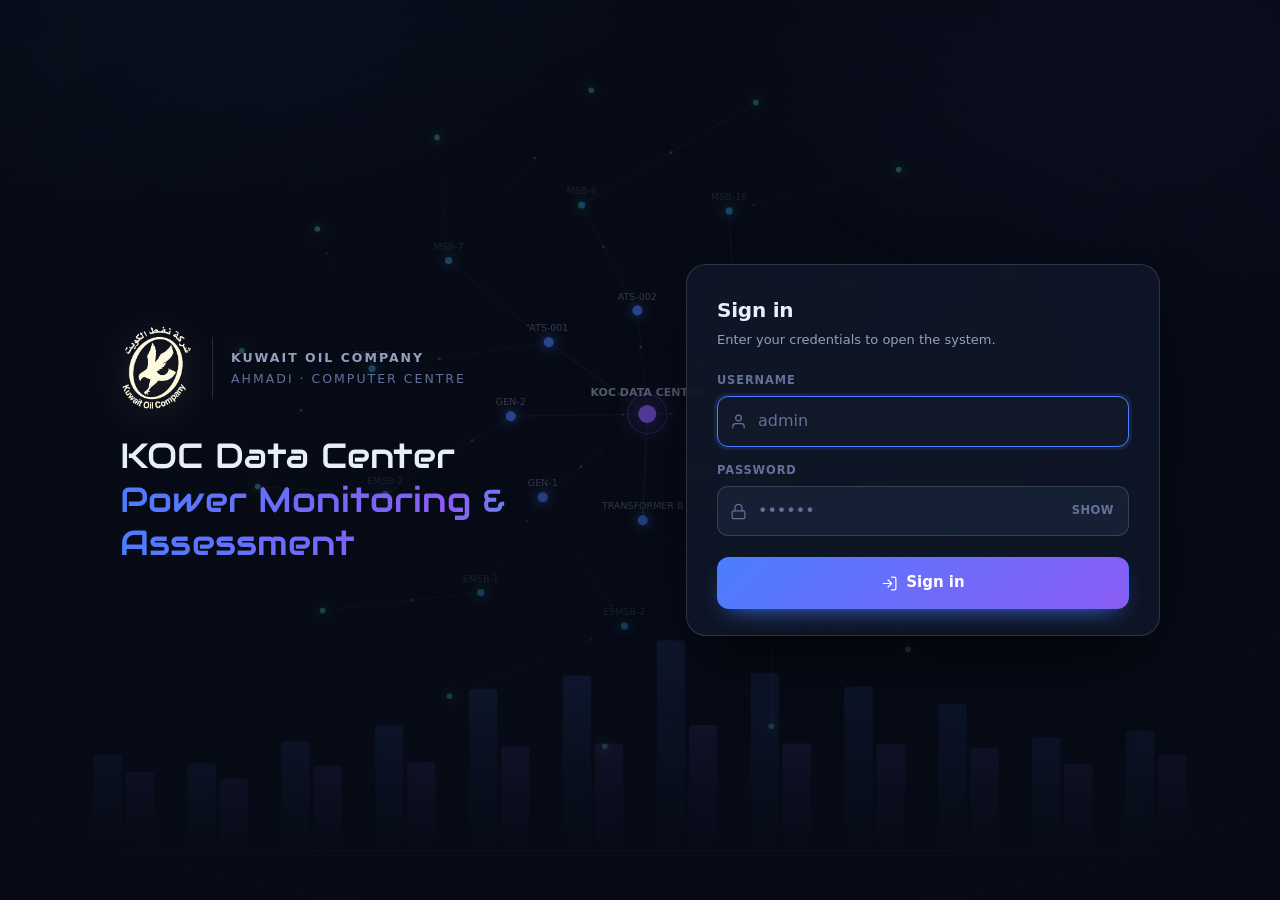
==== commit ad474e57: "Harden Code.gs now that its URL is public The Apps Script URL is built into a page served from a pub" ====
--- a/additional-load.html
+++ b/additional-load.html
@@ -9,8 +9,8 @@
 <meta name="apple-mobile-web-app-title" content="Load Study">
 <link rel="icon" href="favicon.png" type="image/png">
 <link rel="apple-touch-icon" href="apple-touch-icon.png">
-<link rel="stylesheet" href="assets/css/theme.css?v=86dce53a">
-<script src="assets/js/auth.js?v=86dce53a"></script>
+<link rel="stylesheet" href="assets/css/theme.css?v=8522e0c6">
+<script src="assets/js/auth.js?v=8522e0c6"></script>
 <script>KOCAuth.require();</script>
 <style>
 .verdict { border-radius: 14px; padding: 16px 18px; margin-bottom: 16px;
@@ -308,10 +308,10 @@
     </main>
 </div>
 
-<script src="assets/js/config.js?v=86dce53a"></script>
-<script src="assets/js/koc-criteria.js?v=86dce53a"></script>
-<script src="assets/js/system-model.js?v=86dce53a"></script>
-<script src="assets/js/additional-load.js?v=86dce53a"></script>
-<script src="assets/js/auth-ui.js?v=86dce53a"></script>
+<script src="assets/js/config.js?v=8522e0c6"></script>
+<script src="assets/js/koc-criteria.js?v=8522e0c6"></script>
+<script src="assets/js/system-model.js?v=8522e0c6"></script>
+<script src="assets/js/additional-load.js?v=8522e0c6"></script>
+<script src="assets/js/auth-ui.js?v=8522e0c6"></script>
 </body>
 </html>
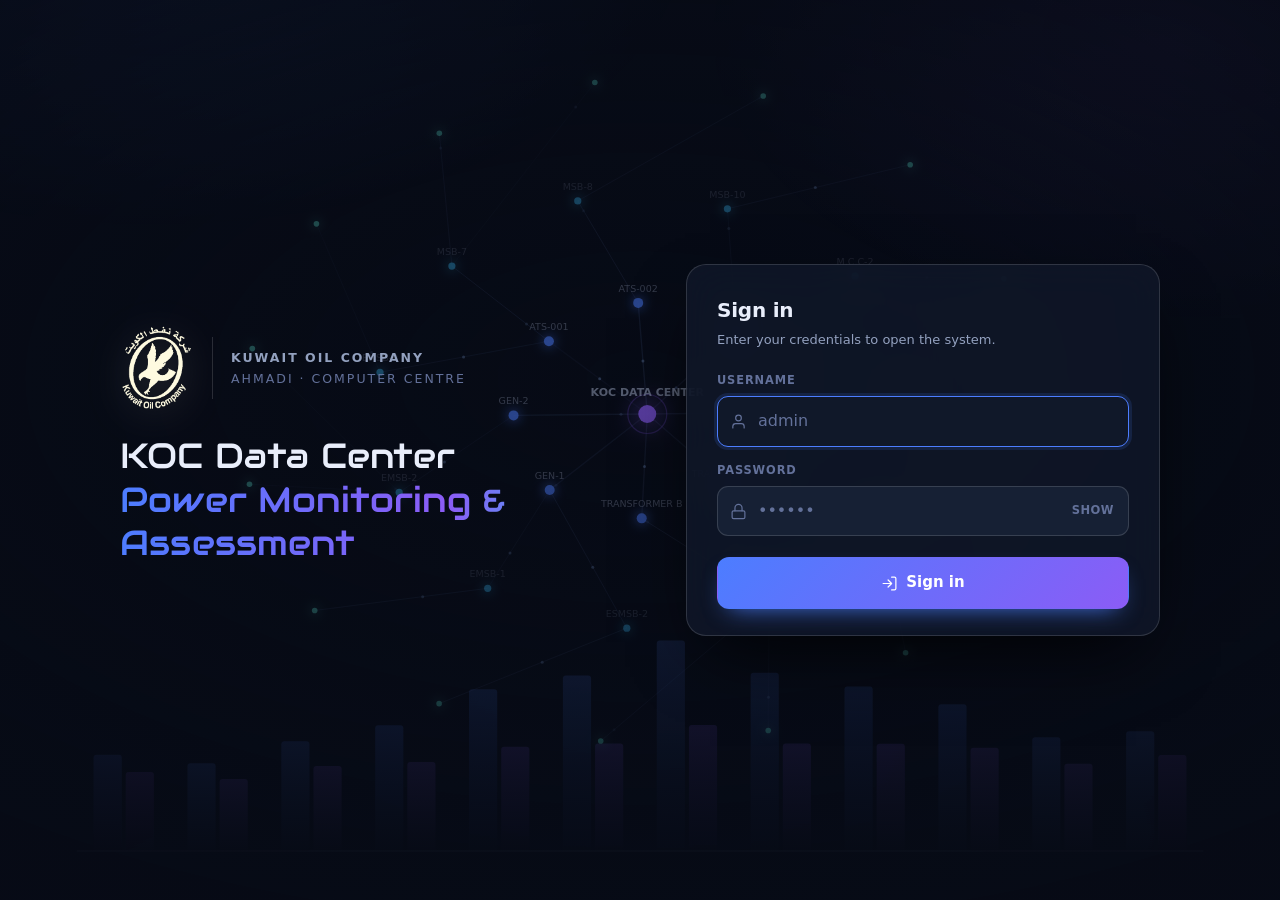
==== commit 4948b7cd: "PDU drawings revision 10-09-2026: twelve ways relabelled Source: 02-Drawings/PDU 1 to 8 Single Line " ====
--- a/additional-load.html
+++ b/additional-load.html
@@ -9,8 +9,8 @@
 <meta name="apple-mobile-web-app-title" content="Load Study">
 <link rel="icon" href="favicon.png" type="image/png">
 <link rel="apple-touch-icon" href="apple-touch-icon.png">
-<link rel="stylesheet" href="assets/css/theme.css?v=8522e0c6">
-<script src="assets/js/auth.js?v=8522e0c6"></script>
+<link rel="stylesheet" href="assets/css/theme.css?v=520ed4f1">
+<script src="assets/js/auth.js?v=520ed4f1"></script>
 <script>KOCAuth.require();</script>
 <style>
 .verdict { border-radius: 14px; padding: 16px 18px; margin-bottom: 16px;
@@ -308,10 +308,10 @@
     </main>
 </div>
 
-<script src="assets/js/config.js?v=8522e0c6"></script>
-<script src="assets/js/koc-criteria.js?v=8522e0c6"></script>
-<script src="assets/js/system-model.js?v=8522e0c6"></script>
-<script src="assets/js/additional-load.js?v=8522e0c6"></script>
-<script src="assets/js/auth-ui.js?v=8522e0c6"></script>
+<script src="assets/js/config.js?v=520ed4f1"></script>
+<script src="assets/js/koc-criteria.js?v=520ed4f1"></script>
+<script src="assets/js/system-model.js?v=520ed4f1"></script>
+<script src="assets/js/additional-load.js?v=520ed4f1"></script>
+<script src="assets/js/auth-ui.js?v=520ed4f1"></script>
 </body>
 </html>
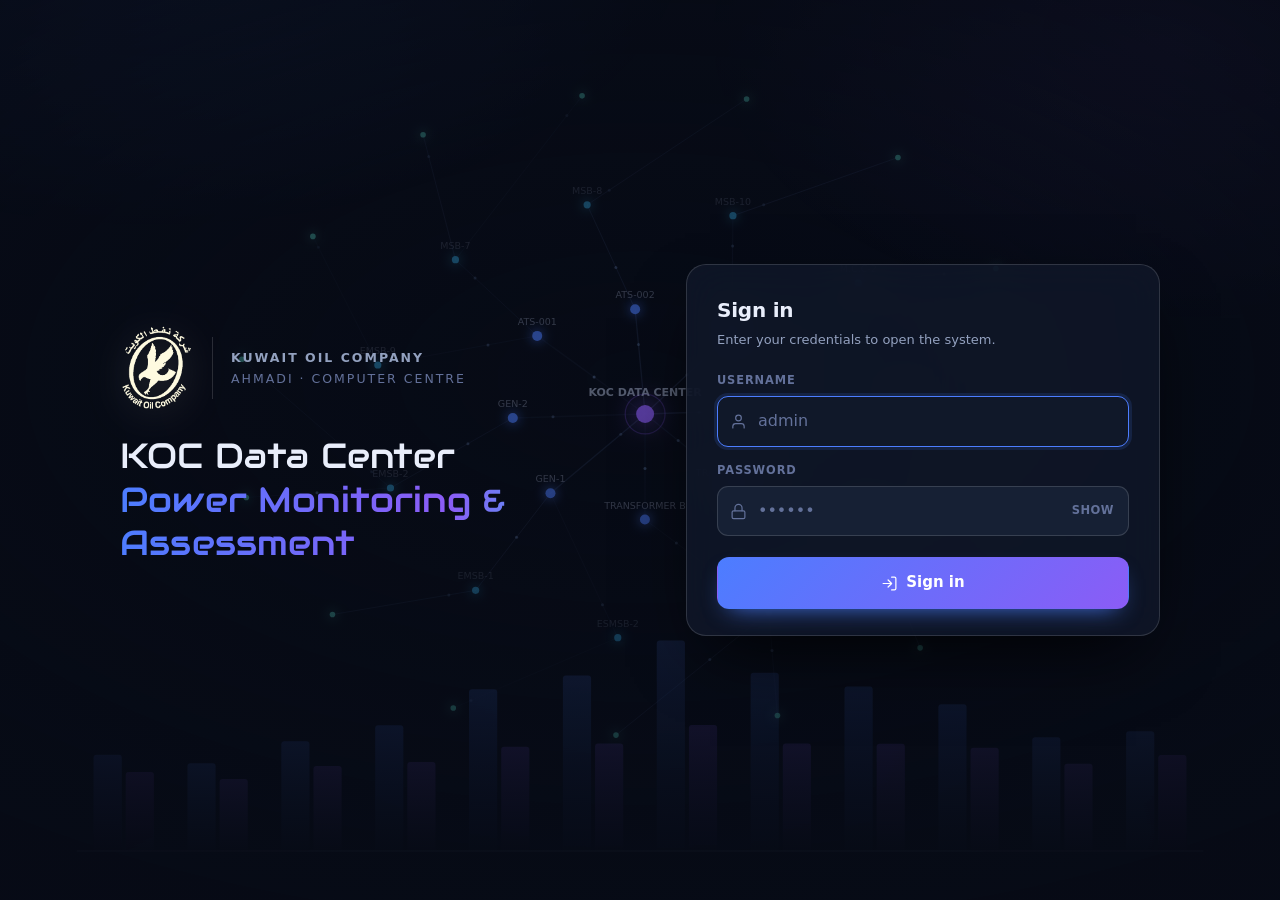
==== commit 5ce5b40b: "Add the Cabinet Load page Every cabinet is fed from two PDUs, one per UPS. This page asks, for each " ====
--- a/additional-load.html
+++ b/additional-load.html
@@ -9,8 +9,8 @@
 <meta name="apple-mobile-web-app-title" content="Load Study">
 <link rel="icon" href="favicon.png" type="image/png">
 <link rel="apple-touch-icon" href="apple-touch-icon.png">
-<link rel="stylesheet" href="assets/css/theme.css?v=520ed4f1">
-<script src="assets/js/auth.js?v=520ed4f1"></script>
+<link rel="stylesheet" href="assets/css/theme.css?v=b031f2f0">
+<script src="assets/js/auth.js?v=b031f2f0"></script>
 <script>KOCAuth.require();</script>
 <style>
 .verdict { border-radius: 14px; padding: 16px 18px; margin-bottom: 16px;
@@ -147,6 +147,10 @@
                 <a href="assessment.html">
                     <svg class="i" viewBox="0 0 24 24"><path d="M4 19V5m0 14h16M8 15l3-4 3 3 5-7"/></svg>
                     Power System Assessment
+                </a>
+                <a href="cabinets.html">
+                    <svg class="i" viewBox="0 0 24 24"><path d="M5 3h14v18H5zM5 9h14M5 15h14M9 6h.01M9 12h.01M9 18h.01"/></svg>
+                    Cabinet Load
                 </a>
                 <a href="additional-load.html" class="active">
                     <svg class="i" viewBox="0 0 24 24"><path d="M12 5v14M5 12h14"/></svg>
@@ -308,10 +312,10 @@
     </main>
 </div>
 
-<script src="assets/js/config.js?v=520ed4f1"></script>
-<script src="assets/js/koc-criteria.js?v=520ed4f1"></script>
-<script src="assets/js/system-model.js?v=520ed4f1"></script>
-<script src="assets/js/additional-load.js?v=520ed4f1"></script>
-<script src="assets/js/auth-ui.js?v=520ed4f1"></script>
+<script src="assets/js/config.js?v=b031f2f0"></script>
+<script src="assets/js/koc-criteria.js?v=b031f2f0"></script>
+<script src="assets/js/system-model.js?v=b031f2f0"></script>
+<script src="assets/js/additional-load.js?v=b031f2f0"></script>
+<script src="assets/js/auth-ui.js?v=b031f2f0"></script>
 </body>
 </html>
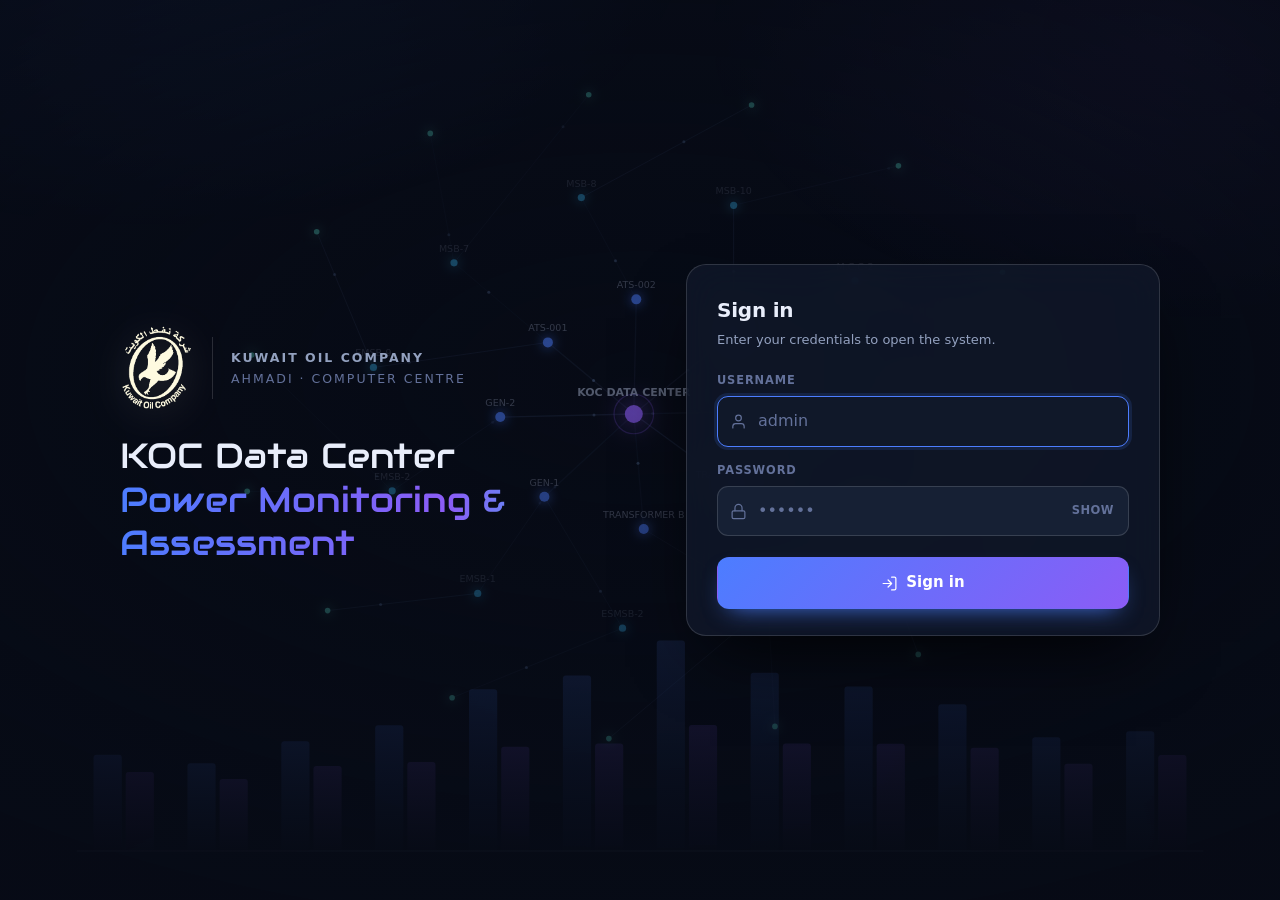
==== commit 7f59068b: "Rearrange the sidebar: Home first, a signed-in card at the foot - Home moves from a lone "Reference"" ====
--- a/additional-load.html
+++ b/additional-load.html
@@ -9,8 +9,8 @@
 <meta name="apple-mobile-web-app-title" content="Load Study">
 <link rel="icon" href="favicon.png" type="image/png">
 <link rel="apple-touch-icon" href="apple-touch-icon.png">
-<link rel="stylesheet" href="assets/css/theme.css?v=b031f2f0">
-<script src="assets/js/auth.js?v=b031f2f0"></script>
+<link rel="stylesheet" href="assets/css/theme.css?v=613528f5">
+<script src="assets/js/auth.js?v=613528f5"></script>
 <script>KOCAuth.require();</script>
 <style>
 .verdict { border-radius: 14px; padding: 16px 18px; margin-bottom: 16px;
@@ -119,7 +119,7 @@
 
 <div class="app">
     <aside class="sidebar">
-        <a class="brand" href="index.html" title="Project home">
+        <a class="brand" href="index.html" title="Home">
             <div class="brand-badge">DC</div>
             <div>
                 <div class="brand-name">KOC Data Center</div>
@@ -127,8 +127,15 @@
             </div>
         </a>
 
-        <div>
-            <div class="nav-label">Readings</div>
+        <nav class="nav nav-home">
+            <a href="index.html">
+                <svg class="i" viewBox="0 0 24 24"><path d="M3 10.5 12 3l9 7.5M5 9v12h14V9M10 21v-6h4v6"/></svg>
+                Home
+            </a>
+        </nav>
+
+        <div class="nav-group">
+            <div class="nav-label">Records</div>
             <nav class="nav">
                 <a href="load-reading.html">
                     <svg class="i" viewBox="0 0 24 24"><path d="M3 12h4l3 8 4-16 3 8h4"/></svg>
@@ -141,7 +148,7 @@
             </nav>
         </div>
 
-        <div>
+        <div class="nav-group">
             <div class="nav-label">Analysis</div>
             <nav class="nav">
                 <a href="assessment.html">
@@ -152,31 +159,23 @@
                     <svg class="i" viewBox="0 0 24 24"><path d="M5 3h14v18H5zM5 9h14M5 15h14M9 6h.01M9 12h.01M9 18h.01"/></svg>
                     Cabinet Load
                 </a>
-                <a href="additional-load.html" class="active">
+                <a href="additional-load.html" class="active" aria-current="page">
                     <svg class="i" viewBox="0 0 24 24"><path d="M12 5v14M5 12h14"/></svg>
                     Additional Load Study
                 </a>
             </nav>
         </div>
 
-        <div class="nav-ref">
-            <div class="nav-label">Reference</div>
-            <nav class="nav">
-                <a href="index.html">
-                    <svg class="i" viewBox="0 0 24 24"><path d="M3 5h18v14H3z"/><path d="M3 9h18"/></svg>
-                    Project home
-                </a>
-            </nav>
-        </div>
-
         <div class="side-foot">
-            <button id="signOut" class="side-signout" type="button">
-                <svg class="i" viewBox="0 0 24 24"><path d="M9 21H5a2 2 0 0 1-2-2V5a2 2 0 0 1 2-2h4M16 17l5-5-5-5M21 12H9"/></svg>
-                <span>Sign out <em id="whoAmI"></em></span>
-            </button>
-            <div class="side-card">
-                Judged against the KOC criteria and the currents recorded for the
-                selected date. Every verdict cites its clause.
+            <div class="side-user">
+                <div class="side-avatar" id="whoInitial" aria-hidden="true">?</div>
+                <div class="side-who">
+                    <div class="side-name" id="whoAmI">Signed in</div>
+                    <div class="side-role">Signed in</div>
+                </div>
+                <button id="signOut" class="side-signout" type="button" aria-label="Sign out">
+                    <svg class="i" viewBox="0 0 24 24"><path d="M9 21H5a2 2 0 0 1-2-2V5a2 2 0 0 1 2-2h4M16 17l5-5-5-5M21 12H9"/></svg>
+                </button>
             </div>
         </div>
     </aside>
@@ -312,10 +311,10 @@
     </main>
 </div>
 
-<script src="assets/js/config.js?v=b031f2f0"></script>
-<script src="assets/js/koc-criteria.js?v=b031f2f0"></script>
-<script src="assets/js/system-model.js?v=b031f2f0"></script>
-<script src="assets/js/additional-load.js?v=b031f2f0"></script>
-<script src="assets/js/auth-ui.js?v=b031f2f0"></script>
+<script src="assets/js/config.js?v=613528f5"></script>
+<script src="assets/js/koc-criteria.js?v=613528f5"></script>
+<script src="assets/js/system-model.js?v=613528f5"></script>
+<script src="assets/js/additional-load.js?v=613528f5"></script>
+<script src="assets/js/auth-ui.js?v=613528f5"></script>
 </body>
 </html>
--- a/assets/css/theme.css
+++ b/assets/css/theme.css
@@ -203,19 +203,12 @@
     stroke-width: 1.7; stroke-linecap: round; stroke-linejoin: round;
 }
 
-.side-foot { margin-top: auto; }
-
-.side-card {
-    background: var(--surface);
-    border: 1px solid var(--border);
-    border-radius: 13px;
-    padding: 11px 12px;
-    font-size: 11.6px;
-    color: var(--text-faint);
-    line-height: 1.5;
-}
-
-.side-card b { color: var(--text-dim); font-weight: 600; }
+/* Home stands alone above the groups, with no label of its own. The rule
+   over it sets the brand off from the navigation - on the nav rather than
+   under the brand, whose rounded corners would bend a border into a curve. */
+.nav-home { margin-top: -4px; padding-top: 16px; border-top: 1px solid var(--border); }
+
+.side-foot { margin-top: auto; display: flex; flex-direction: column; gap: 10px; }
 
 /* ---------- docked sidebar ----------
    Collapses to an icon rail, which gives a wide drawing back about 200px
@@ -811,8 +804,8 @@
     .sidebar .nav a { white-space: nowrap; padding: 8px 10px; font-size: 13px; }
     .sidebar .nav a.soon { display: none; }
     .sidebar .nav .tag { display: none; }
-    /* one page in the group, and it was being clipped mid-word */
-    .sidebar .nav-ref { display: none; }
+    /* the brand is the home link on a phone, so Home need not take a slot */
+    .sidebar .nav-home { display: none; }
 
     .page-title { font-size: 21px; }
     .page-sub   { font-size: 13px; }
@@ -990,18 +983,55 @@
 /* On a desktop the page is short enough to scroll; these are for the phone. */
 @media (min-width: 900px) and (pointer: fine) { .jump { display: none; } }
 
-/* ---------- sign out ---------- */
+/* ---------- who is signed in, and the way out ---------- */
+
+.side-user {
+    display: flex; align-items: center; gap: 10px;
+    padding: 8px 8px 8px 10px;
+    border-radius: 13px; border: 1px solid var(--border);
+    background: var(--surface);
+}
+.side-avatar {
+    width: 32px; height: 32px; flex: 0 0 32px;
+    border-radius: 50%;
+    display: grid; place-items: center;
+    background: var(--accent-soft); color: var(--accent);
+    border: 1px solid rgba(76,125,255,.30);
+    font-size: 13px; font-weight: 700;
+}
+.side-who  { flex: 1 1 auto; min-width: 0; line-height: 1.3; }
+.side-name {
+    font-size: 13px; font-weight: 600; color: var(--text);
+    white-space: nowrap; overflow: hidden; text-overflow: ellipsis;
+}
+.side-role { font-size: 11px; color: var(--text-faint); }
 
 .side-signout {
-    width: 100%; display: flex; align-items: center; gap: 9px;
-    padding: 10px 12px; margin-bottom: 10px;
-    border-radius: 11px; border: 1px solid var(--border);
-    background: var(--surface-2); color: var(--text-dim);
-    font-size: 12.6px; font-weight: 600; text-align: left;
-}
-.side-signout:hover { color: var(--text); border-color: var(--border-strong); }
-.side-signout .i { width: 15px; height: 15px; flex: 0 0 auto; }
-.side-signout em { font-style: normal; color: var(--text-faint); font-weight: 500; }
+    width: 34px; height: 34px; flex: 0 0 34px;
+    display: grid; place-items: center; padding: 0;
+    border-radius: 9px; border: 1px solid transparent;
+    background: transparent; color: var(--text-faint); cursor: pointer;
+    transition: background .15s, color .15s, border-color .15s;
+}
+.side-signout:hover,
+.side-signout:focus-visible {
+    color: var(--bad); background: var(--bad-soft);
+    border-color: rgba(248,113,113,.30); outline: none;
+}
+.side-signout .i { width: 16px; height: 16px; flex: 0 0 auto; }
+
+/* the sheet link, on Load Reading only */
+.side-status {
+    display: flex; align-items: center; gap: 8px;
+    padding: 0 4px 0 8px;
+    font-size: 11.6px; color: var(--text-faint);
+}
+.side-status #connState { flex: 1 1 auto; min-width: 0; white-space: nowrap; overflow: hidden; text-overflow: ellipsis; }
+.side-dot {
+    width: 7px; height: 7px; flex: 0 0 7px; border-radius: 50%;
+    background: var(--good); box-shadow: 0 0 0 3px var(--good-soft);
+}
+.side-status.off .side-dot { background: var(--text-faint); box-shadow: none; }
 
 /* ---------- who is taking the readings ---------- */
 
@@ -1048,9 +1078,8 @@
 html[data-theme="light"] #themeBtn .ico-moon { display: block; }
 
 /* ---------- the brand is the way home ----------
-   Below 620px the Reference group (and with it "Project home") is hidden to
-   keep the mobile bar to one row, which left no way back to the home page on
-   a phone. The brand is on every page and always visible, so it is the link. */
+   Below 620px the Home link is hidden to keep the mobile bar to one row. The
+   brand is on every page and always visible, so it is the way back. */
 
 a.brand { text-decoration: none; color: inherit; border-radius: 12px; }
 a.brand:hover .brand-name { color: var(--accent); }
@@ -1082,22 +1111,25 @@
         right: -14px;
         flex: 0 0 auto;
         background: var(--bg-elev);
-        /* soft left edge, so the nav fades under it rather than butting up */
-        box-shadow: -12px 0 12px -6px var(--bg-elev);
+        /* soft left edge, so the nav fades under it rather than butting up;
+           the solid right one covers a sub-pixel sliver of nav text that
+           otherwise shows at the screen edge when the width is fractional */
+        box-shadow: -12px 0 12px -6px var(--bg-elev), 4px 0 0 var(--bg-elev);
     }
 
-    /* the notes card is reference material, not a control - it stays out */
-    .side-foot .side-card { display: none; }
+    .side-foot { flex-direction: row; }
+
+    /* the brand row has no room for the name card - just the button */
+    .side-status, .side-avatar, .side-who { display: none; }
+    .side-user { padding: 0; border: 0; background: none; }
 
     .side-signout {
-        width: auto;
-        margin: 0;
-        padding: 10px 12px;
-        min-width: 44px;            /* a thumb needs 44 in both directions */
-        min-height: 44px;
-        justify-content: center;
+        width: 44px; height: 44px;  /* a thumb needs 44 in both directions */
+        flex: 0 0 44px;
+        border-radius: 11px; border-color: var(--border);
+        background: var(--surface-2); color: var(--text-dim);
     }
 
-    /* icon only; the name is on the page the button leads to */
-    .side-signout span { display: none; }
-}
+    /* in a row the rule would float mid-air */
+    .nav-home { margin-top: 0; padding-top: 0; border-top: 0; }
+}
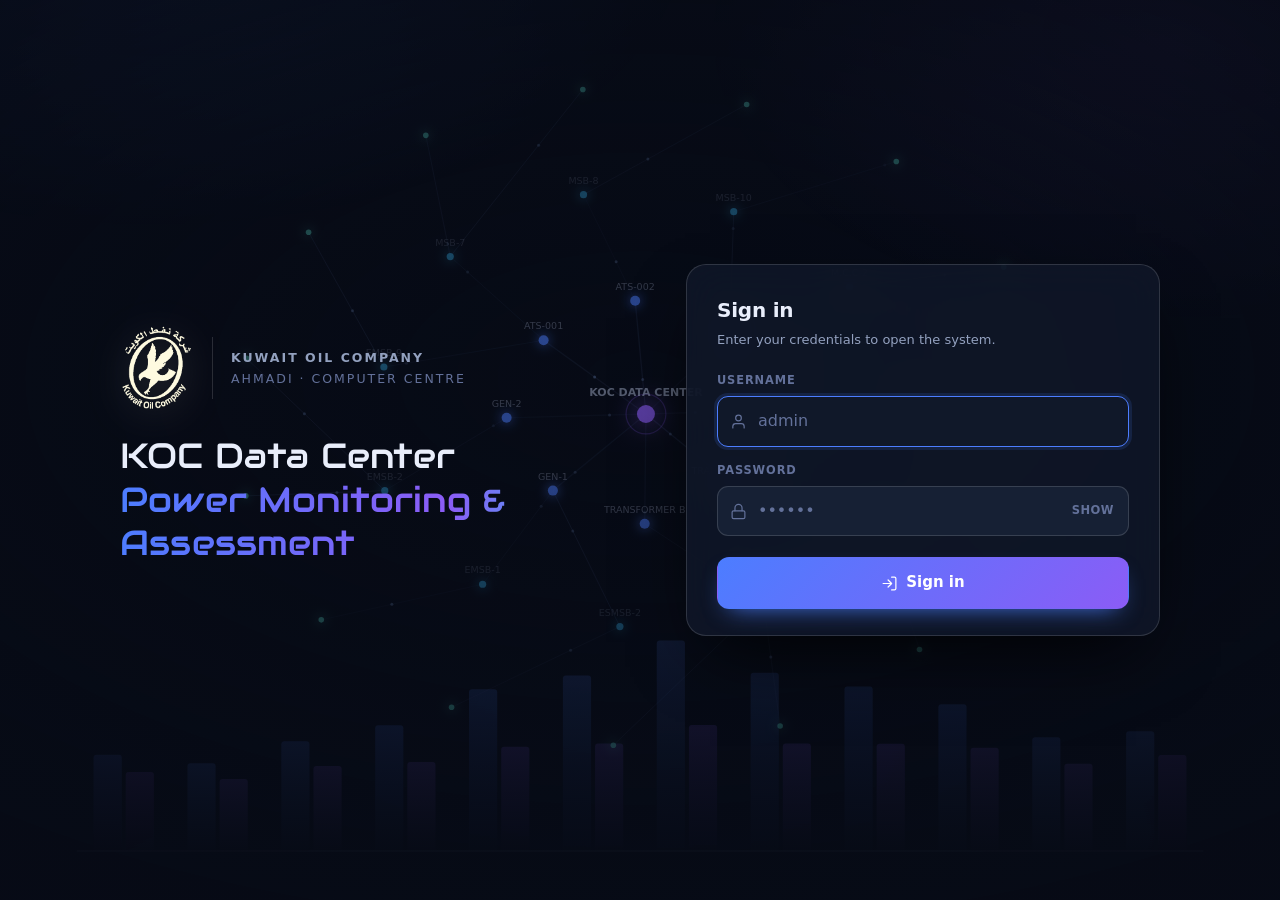
==== commit d1f74ae6: "Cabinet Load: what happens if EMSB-1 or EMSB-2 fails Each EMSB is only its UPS's input board: a 1000" ====
--- a/additional-load.html
+++ b/additional-load.html
@@ -9,8 +9,8 @@
 <meta name="apple-mobile-web-app-title" content="Load Study">
 <link rel="icon" href="favicon.png" type="image/png">
 <link rel="apple-touch-icon" href="apple-touch-icon.png">
-<link rel="stylesheet" href="assets/css/theme.css?v=613528f5">
-<script src="assets/js/auth.js?v=613528f5"></script>
+<link rel="stylesheet" href="assets/css/theme.css?v=3466af81">
+<script src="assets/js/auth.js?v=3466af81"></script>
 <script>KOCAuth.require();</script>
 <style>
 .verdict { border-radius: 14px; padding: 16px 18px; margin-bottom: 16px;
@@ -311,10 +311,10 @@
     </main>
 </div>
 
-<script src="assets/js/config.js?v=613528f5"></script>
-<script src="assets/js/koc-criteria.js?v=613528f5"></script>
-<script src="assets/js/system-model.js?v=613528f5"></script>
-<script src="assets/js/additional-load.js?v=613528f5"></script>
-<script src="assets/js/auth-ui.js?v=613528f5"></script>
+<script src="assets/js/config.js?v=3466af81"></script>
+<script src="assets/js/koc-criteria.js?v=3466af81"></script>
+<script src="assets/js/system-model.js?v=3466af81"></script>
+<script src="assets/js/additional-load.js?v=3466af81"></script>
+<script src="assets/js/auth-ui.js?v=3466af81"></script>
 </body>
 </html>
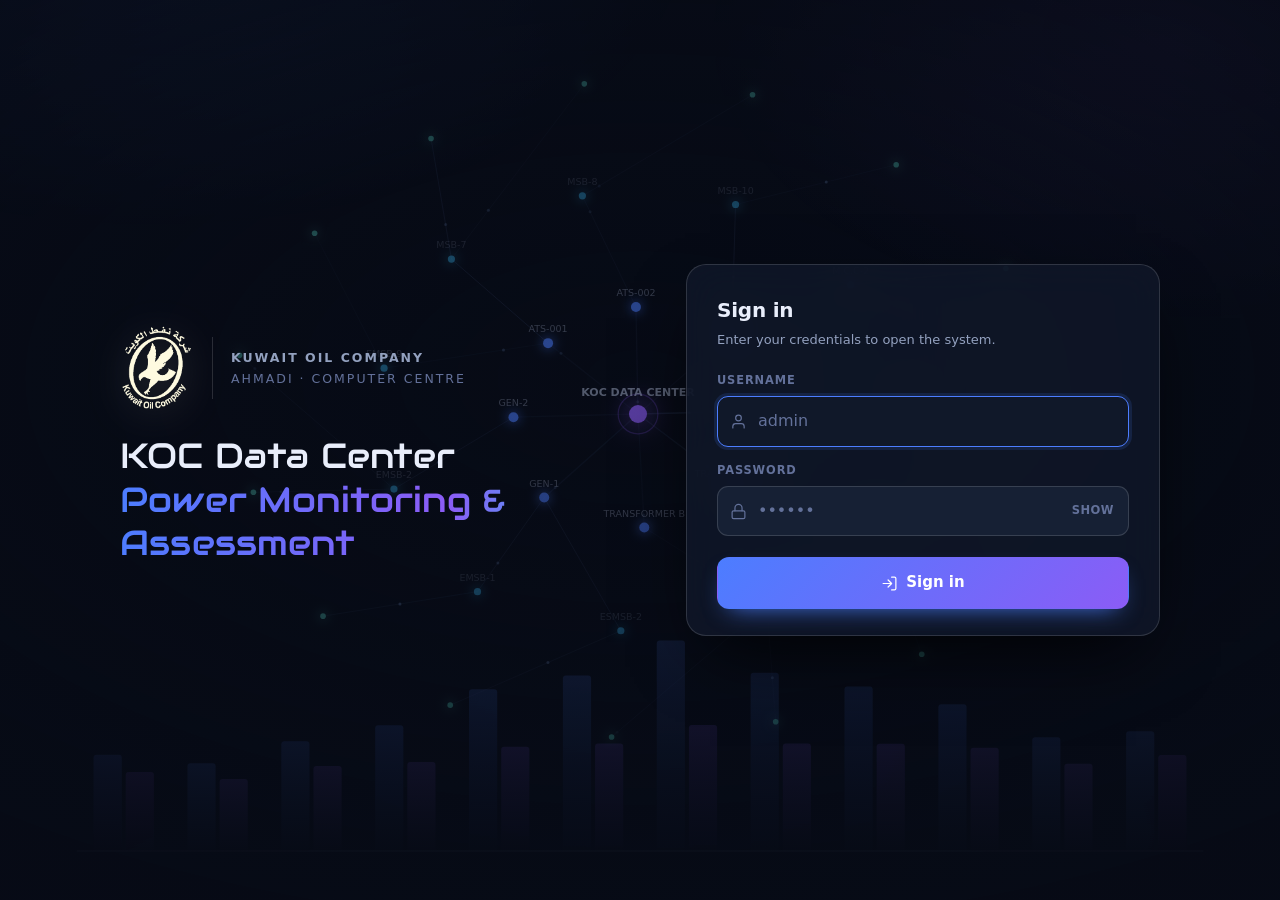
==== commit 44e049fb: "Single line diagram: live cabinets per zone, counted not typed The zone boxes carried the load workb" ====
--- a/additional-load.html
+++ b/additional-load.html
@@ -9,8 +9,8 @@
 <meta name="apple-mobile-web-app-title" content="Load Study">
 <link rel="icon" href="favicon.png" type="image/png">
 <link rel="apple-touch-icon" href="apple-touch-icon.png">
-<link rel="stylesheet" href="assets/css/theme.css?v=3466af81">
-<script src="assets/js/auth.js?v=3466af81"></script>
+<link rel="stylesheet" href="assets/css/theme.css?v=11982b27">
+<script src="assets/js/auth.js?v=11982b27"></script>
 <script>KOCAuth.require();</script>
 <style>
 .verdict { border-radius: 14px; padding: 16px 18px; margin-bottom: 16px;
@@ -311,10 +311,10 @@
     </main>
 </div>
 
-<script src="assets/js/config.js?v=3466af81"></script>
-<script src="assets/js/koc-criteria.js?v=3466af81"></script>
-<script src="assets/js/system-model.js?v=3466af81"></script>
-<script src="assets/js/additional-load.js?v=3466af81"></script>
-<script src="assets/js/auth-ui.js?v=3466af81"></script>
+<script src="assets/js/config.js?v=11982b27"></script>
+<script src="assets/js/koc-criteria.js?v=11982b27"></script>
+<script src="assets/js/system-model.js?v=11982b27"></script>
+<script src="assets/js/additional-load.js?v=11982b27"></script>
+<script src="assets/js/auth-ui.js?v=11982b27"></script>
 </body>
 </html>
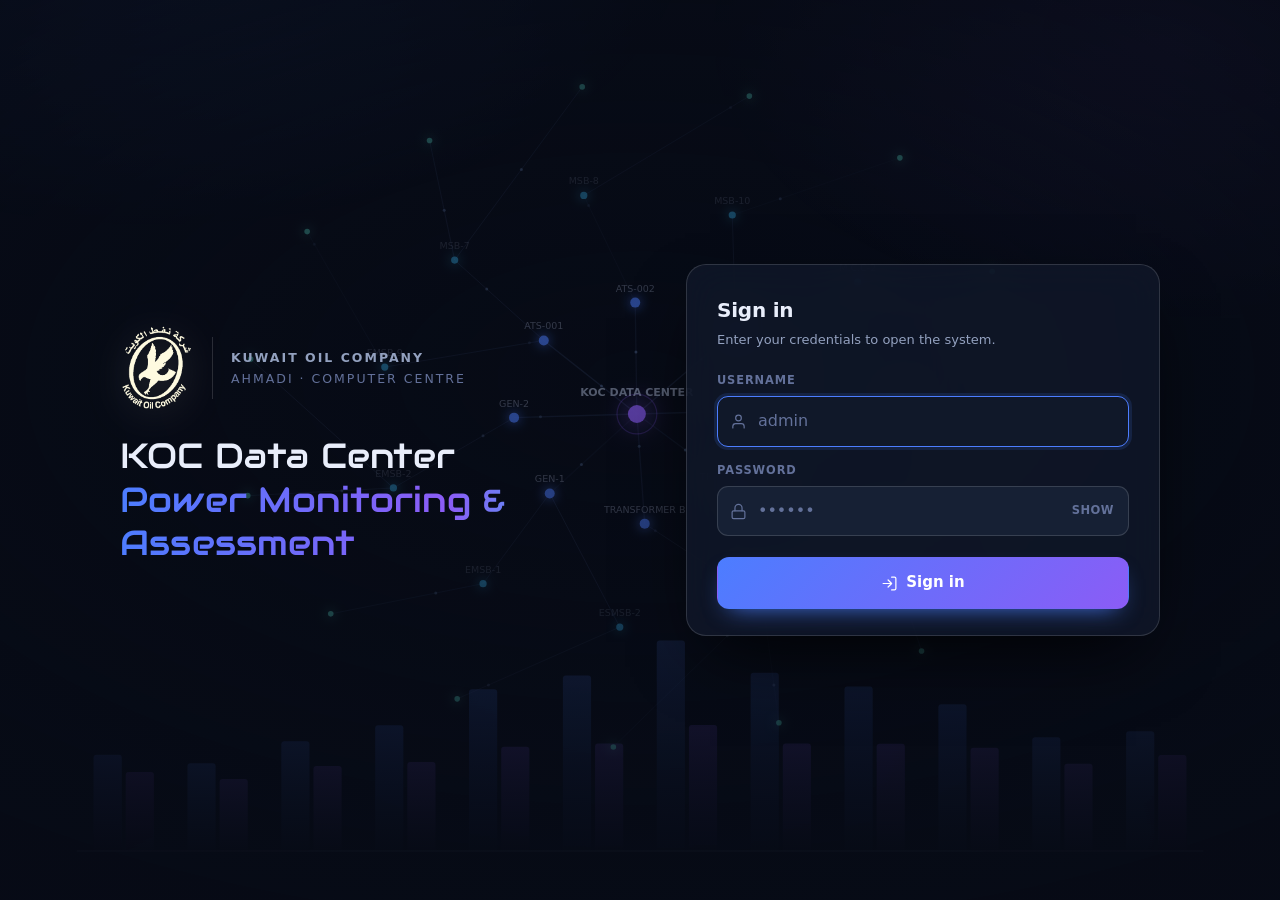
==== commit 5bcc5485: "A-01 is out of service: PDU-1 Q1 and PDU-6 Q1 are spare Advised by Jais, 2026-09-12. Held as "SPARE " ====
--- a/additional-load.html
+++ b/additional-load.html
@@ -9,8 +9,8 @@
 <meta name="apple-mobile-web-app-title" content="Load Study">
 <link rel="icon" href="favicon.png" type="image/png">
 <link rel="apple-touch-icon" href="apple-touch-icon.png">
-<link rel="stylesheet" href="assets/css/theme.css?v=11982b27">
-<script src="assets/js/auth.js?v=11982b27"></script>
+<link rel="stylesheet" href="assets/css/theme.css?v=d028c725">
+<script src="assets/js/auth.js?v=d028c725"></script>
 <script>KOCAuth.require();</script>
 <style>
 .verdict { border-radius: 14px; padding: 16px 18px; margin-bottom: 16px;
@@ -311,10 +311,10 @@
     </main>
 </div>
 
-<script src="assets/js/config.js?v=11982b27"></script>
-<script src="assets/js/koc-criteria.js?v=11982b27"></script>
-<script src="assets/js/system-model.js?v=11982b27"></script>
-<script src="assets/js/additional-load.js?v=11982b27"></script>
-<script src="assets/js/auth-ui.js?v=11982b27"></script>
+<script src="assets/js/config.js?v=d028c725"></script>
+<script src="assets/js/koc-criteria.js?v=d028c725"></script>
+<script src="assets/js/system-model.js?v=d028c725"></script>
+<script src="assets/js/additional-load.js?v=d028c725"></script>
+<script src="assets/js/auth-ui.js?v=d028c725"></script>
 </body>
 </html>
